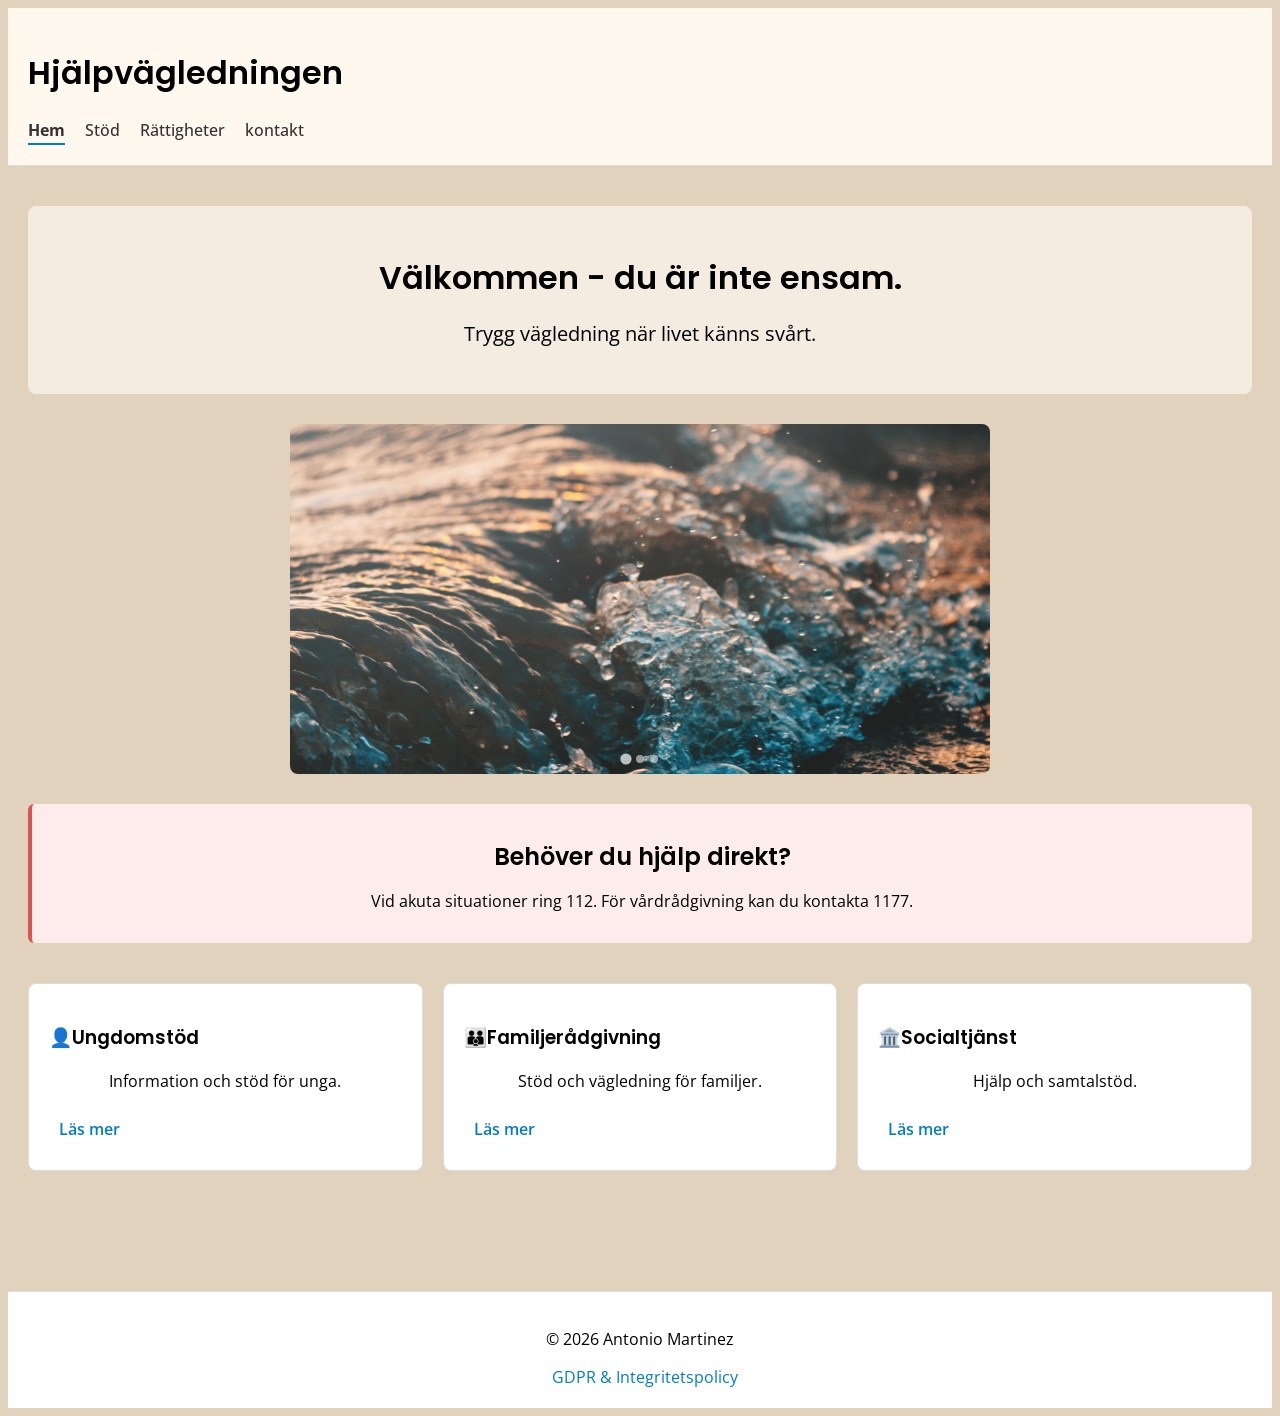
==== Socionom -site/index.html @ ea0d7ddc "Add files via upload" ====
<!DOCTYPE html>
<html lang="sv">
<head>
    <meta charset="UTF-8">
    <meta name="viewport" content="width=device-width, initial-scale=1.0">
    <title>Stöd & Vägledning</title>  <!-- SIDANS TITEL SOM VISAS I WEBLÄSARENS FLIK -->
  
<!-- EXTERN CSS-FIL SOM INNEHÅLLER STANDARDSTILAR FÖR Splide.js OCH STYR BILDSPELETS UTSEENDE OCH HUR DET REAGERAR -->
    <link rel="stylesheet" href="https://cdn.jsdelivr.net/npm/@splidejs/splide@4.1.4/dist/css/splide.min.css">

    <!-- GOOGLE FONTS FÖR TYPSNITT PÅ SIDAN -->
    <link href="https://fonts.googleapis.com/css2?family=Poppins:wght@400;500;600&family=Open+Sans:wght@300;400;600&display=swap" rel="stylesheet"> 


    <link rel="stylesheet" href="style.css">  <!-- MIN EGEN CSS-FIL -->

    <script src="https://cdn.jsdelivr.net/npm/@splidejs/splide@4.1.4/dist/js/splide.min.js" defer></script>  <!--  EXTERNT JAVASCRIPT-BIBLIOTEK SOM AKTIVERAR BILDSPELET  -->

    <script src="script.js" defer> </script>      <!-- MIN EGEN JAVASCRIPT-FIL DÄR SPLIDE INITIERAS --> 



    
</head>
<body>
    <!-- SIDHUVUD MED TITEL OCH NAVIGATIONSMENY. -->

    <header>
        <h1>Hjälpvägledningen</h1>
        
        <!-- Navigation mellan sidans olika delar -->
        <nav>
            <a href="index.html" class="active">Hem</a>
            <a href="stod.html">Stöd</a>
            <a href="rattigheter.html">Rättigheter</a>
            <a href="kontakt.html">kontakt</a>
        </nav>
    </header>
    
      <!-- Huvudinnehållet på sidan -->
    <main>
        <section class="intro-ruta">           <!-- INTRO-RUTA SOM VÄLKOMMNAR ANVÄNDAREN. -->
               <h2> Välkommen - du är inte ensam. </h2>
               <p> Trygg vägledning när livet känns svårt. </p>
        </section>
         
        <!-- BILDSPEL SKAPAT MED Splide.js.
            JavaScript-biblioteket HANTERAR BILDÖVERGÅNGAR, AUTOPLAY OCH RESPONSIVITET.
            KLASSEN 'splide__track' OCH 'splide__list' ÄR OBLIGATORISKA STRUKTURER FÖR ATT SPLIDE SKA KUNNA FUNGERA  -->
        <section class="bildspels-section">
            <div id="bildspel" class="splide">
                <div class="splide__track">

                    <!-- VARJE li ÄR EN BILD I BILDSPELET -->
                     <ul class="splide__list">

                       <li class="splide__slide">
                            <img src="bilder/vatten.jpg" alt="Lugnt vatten">  
                       </li>


                     <li class="splide__slide">
                        <img src="bilder/stenar.jpg" alt="Stenar i balans">
                     </li>
                      
                     <li class="splide__slide">
                         <img src="bilder/skog.jpg" alt="Skog i kvällsljus">
                     </li>

                   
                   
                   
                   
                    </ul>


                </div>

                </div>


        </section>


        <section class="akut-ruta">
            <h2>Behöver du hjälp direkt?</h2>
            <p>Vid akuta situationer ring 112. För vårdrådgivning kan du kontakta 1177.</p>        <!-- AKUT-RUTA MED VIKTIG INFORMATION -->

        </section>
        
      <!-- TRE INFORMATIONSKORT SOM LEDER VIDARE TILL STÖDSIDAN -->

        <section class="grid-section">
            <article class="card">
                <h3> 👤Ungdomstöd</h3>
                <p>Information och stöd för unga.</p>
                <a href="stod.html#ungdom">Läs mer</a>
            </article>


            <article class="card">
                <h3> 👪Familjerådgivning</h3>
                <p>Stöd och vägledning för familjer.</p>
                <a href="stod.html#familj">Läs mer</a>
            </article>


            <article class="card">
                <h3> 🏛️Socialtjänst</h3>
                <p>Hjälp och samtalstöd.</p>
                <a href="stod.html#social">Läs mer</a>
            </article>


            
        </section>
    </main>
    <footer>
        <p>&copy 2026 Antonio Martinez</p>   <!-- SIDFOT MED UPPHOVSRÄTT -->
        <a href="policy.html">GDPR & Integritetspolicy</a>


    </footer>
</body>
</html>
---- Socionom -site/style.css ----
/* 
   CSS för Hjälpvägledningsidan.
   Skapad av: Antonio Martinez
   Beskrivning: 
   Den här filen innehåller all styling för webbplatsens struktur, färger,
   typografi, grid-layout, flexbox och mobilanpassning.
*/




* {
    box-sizing: border-box;               /* -- GÖR SÅ ATT BORDER OCH PADDING RÄKNAS IN I ELEMENTETS TOTALA STORLEK. --*/
}
                                                    
                               


/* ----------- INTRO TEXT -----------*/


 /* --  STILAR FÖR TEXTER PÅ STARTSIDANS INTRO-RUTA . --*/
.intro-ruta h2 {
    font-size: 32px;                     
    font-weight: 600;
    line-height: 1.3;
    margin-bottom: 10px;
}


/* ----------- FONT -----------*/

 /* -- GRUNDINSTÄLLNINGAR FÖR TYPSNITT PÅ HELA SIDAN. -- */
body, p, li {
    font-family: 'Open Sans', sans-serif;           

    font-weight: 400;
}

h1, h2, h3 {
    font-family: 'Poppins', sans-serif;
    font-weight: 600;
}

/* ----------- Grund -----------*/

/* -- BAKGRUNDSFÄRG OCH GRUNDLÄGGANDE TEXTJUSTERINGAR. -- */ 
    body {
      background-color:	#E0D2BD           


}
    h2 {
    text-align: center;
    margin-bottom: 10px
}
    p {
    text-align: center;
}
.intro-ruta {

/* -- UTSEENDE FÖR INTRO-RUTAN: BAKGRUND, PADDING OCH RUNDADE HÖRN-- */
    background-color: #FDF8F0B3;
    padding: 20px;                       

    border-radius: 8px;
    text-align: center;
    margin-bottom: 30px;
    padding: 25px 25px;
    line-height: 1.5;
}
.intro-ruta p {
    font-size: 20px;
    font-weight: 400;
    line-height: 1.5;
}

/* ----------- HEADER -----------*/

/* -- STIL FÖR SIDANS HEADER OCH NAV. -- */
header {
    background-color:#FFF8EE;
    padding: 20px;                             
    border-bottom: 1px solid #DDD;
}

/* ----------- NAVIGATION LAYOUT MED FLEXBOX -----------*/
nav {
    display: flex;                /* -- FLEXBOX ANVÄNDS FÖR ATT LÄNKARNA SKA LIGGA I RAD -- */
    gap: 20px;
    margin-top: 10px;
}

nav a {
    
    color: #333;
    text-decoration: none;
    font-weight: 500;

    
}
nav a:hover { 
    
color: #007CCC                              /* -- HOVER - EFFEKTEN GÖR SÅ ATT LÄNKARNA BLIR BLÅ NÄR MAN TRYCKER PÅ DEN. -- */

}

/* ----------- MAIN-----------*/

/* -- SIDANS CENTRALA OMRÅDE, MED LITE LUFT RUNT INNEHÅLLET. -- */
main {
    padding: 40px 20px;                       

    margin: auto;
}



.card:hover {
    transform: translateY(-5px);                 /* --  EN MINDRE HOVER-EFFEKT SOM LYFTER KORTET FÖR ATT VISA ATT DET ÄR KLICKBART -- */
    box-shadow: 0 6px 18px rgba(0,0,0,0.1);
}


nav a.active {
    font-weight: bold;                     /* -- MARKERAR AKTIV SIDA I MENYN -- */
    padding-bottom: 2px;
    border-bottom: 2px solid #007CCC;              /*- - EN BLÅ LINJE UNDER FÖR ATT MARKERINGEN SKA BLI TYDLIG -- */

   
}


input, textarea {

/* STÖRRE INPUTFÄLT FÖR BÄTTRE LÄSBARHET OCH EXTRA PADDING FÖR ATT GÖRA DET MER ANVÄNDARVÄNLIGT. */
    width: 80%;            
    padding: 15px;     
}

button {
    padding: 20px 60px; /* -- STOR OCH TYDLIG KNAPP SOM ÄR LÄTT ATT TRYCKA PÅ -- */

    border-radius:20px;   /* -- RUNDADE HÖRN FÖR ETT MJUKARE OCH MER ANVÄNDARVÄNLIGT UTSEENDE -- */
    font-size: 16px;
    background-color: #4CAF50;  /* -- GRÖN FÄRG FÖR ATT  SIGNALERA "SKICKA" ELLER "BEKRÄFTA" -- */
    color: white;
    border: none;
    cursor: pointer;                /* -- VISAR ATT ELEMENTET ÄR KLICKBART -- */

}
button:hover {
    background-color: #007CCC;               /* -- HOVER-EFFEKT SOM GÖR KNAPPEN MER INTERAKTIV -- */
}
/* ----------- Formulär-----------*/


/* -- STIL FÖR FORMULÄR, INPUTFÄLT OCH KNAPPAR -- */

form {

    border: 1px solid #CCC;                     
    background-color: #DEDDD5;
    margin: auto;
    padding: 50px;
    max-width: 500px;

}                                                                     


input, textarea {
    width: 100%;
    padding: 20px;
    margin-bottom: 10px;
}

/* ----------- Listor -----------*/

ul {
    margin-top: 20px;
    margin-bottom: 20px;
    padding-left: 20px;
}


 /* --- RUTOR FÖR VIKTIG INFORMATION, T.EX. AKUT HJÄLP--  */

.varningsruta {
    background-color: #FDECEC;
    border-left: 4px solid #D9534F;                           
    margin-bottom: 40px;
    padding: 15px;
    border-radius: 6px;
    margin-top: 20px;                                                      
}  
                                                        
.akut-ruta {
    background-color: #FDECEC;
    border-left: 4px solid #D9534F;
    margin-bottom: 40px;
    padding: 15px;
    border-radius: 6px;
    margin-top: 20px;
    
}

.akut-ruta h2 {
    margin-bottom: 10px;
}

/* ----------- Bildspel -----------*/

/* -- STIL FÖR BILDSPELET OCH HUR BILDERNA BESKÄRS. -- */

 .bildspels-section {
margin:30px 0;
}

#bildspel {
max-width:700px;
margin:auto;
}
                         
#bildspel img {             

width:100%;
height:350px;
object-fit:cover;     /* -- BESKÄR BILDEN SÅ DEN FYLLER YTAN UTAN ATT FÖRSTÖRA PROPORTIONERNA OCH UNDVIKA TOMMA KANTER-- */
border-radius:8px;
}


main section {
    margin-bottom: 40px;
}

/* ----------- GRID SEKTION-----------*/
.grid-section {
    display: grid;
    grid-template-columns: repeat(3,1fr);  /* -- 3 KOLUMNER OCH ALLA LIKA BREDA FÖR TYDLIG LAYOUT -- */
    gap: 20px;
    margin-top: 40px;                          
}

/* -- GRID-LAYOUTEN FÖR KORTEN PÅ STARTSIDAN (3 KOLUMNER) -- */
.card {
    background: #FFFFFF ;
    padding: 20px;
    border-radius: 8px;
    border: 1px solid #DDD;            
     transition: 0.3s;
     cursor: pointer;
}
.card a {
    display: inline-block;
    margin: 10px;
    color: #007CCC;
    font-weight: 600;
    text-decoration: none;
}


 

/* ----------- STÖD-SIDANS INTRO  ----------- */

.stod-intro {
    text-align: center;     /* -- CENTRERING AV RUBRIK OCH TEXT - */
    margin-bottom: 50px;  /* -- SKAPAR LUFT NERÅT FÖR ATT UNDVIKA ATT KORTEN INTE LIGGER FÖR NÄRA - */
    padding: 10px;   /* -- INRE LUFT FÖR ATT TEXTEN INTE SKA KLISTRAS MOT KANT  - */

}

.stod-intro h2 {
    font-size: 34px;
    font-weight: 700;
    color: #2F2F2F2F;
    letter-spacing: 0.3px;  /* -- RENARE TYPO - */
    margin-bottom: 15px;  /* -- LUFT MELLAN RUBRIK OCH SJÄLVA BRÖDTEXTEN - */
}

.stod-intro p {
    font-size: 20px;
    color: #444;
    line-height: 1.75;
    max-width: 65ch;
    margin: 0 auto;              /* Centrerar textblocket i mitten av sidan */
    line-height: 1.6 ;
}

/* ----------- GRID SEKTION. stod ----------*/
.stod-grid {                                       
    display: grid;
    grid-template-columns: repeat(3,    1fr);   /* -- SAMMA GRID-PRINCIP SOM OVAN -- */
    margin-bottom: 30px;
    gap: 20px;
}

.stod-kort {
    background-color: #FFFAF2; 
    padding: 30px;       
    border-radius: 18px;
    border: 1px solid #E6DDCE; 
    box-shadow: 0.2px 4px rgba(0,0,0,0.05 );
    transition: 0.25s ease;   /* -- BRA ÖVERGÅNG VID HOVER - EFFEKT -- */
  
 

}  
    .stod-kort:hover {
        transform: translateY(-3px);
        box-shadow: 0.2px 4px rgba(0,0,0,0.08 );
        background-color: #F8F0F0;
       
    }
 



.stod-kort h3 {
    margin-bottom: 10px;
    font-size: 25px;
    font-weight: 700;
    color: #333333;
}
.stod-kort p {
    text-align: left; 
    font-size: 20px;
    line-height: 1.7;
    color: #5e5e5e;
}

html {
    scroll-behavior: smooth;    /* -- GER EN MJUKARE OCH MER ANVÄNDARVÄNLIG SCROLL -- */
}




/* ----------- GRID SEKTION. rattigheter ----------*/

.rattigheter-grid {
    display: grid;
    grid-template-columns: repeat(3, 1fr);     /* -- SAMMA GRID-PRINCIP SOM OVAN -- */
    gap: 20px;
    margin-top: 40px;


}

.rattigheter-grid article {
    background-color: #FFFAF2;
    padding: 20px;
    border-radius: 8px;
    border: 1px solid #DDD;
}

.rattigheter-grid h3 {
    margin-bottom: 10px;                   
}

.rattigheter-grid p {
    text-align: left;
}


/* ----------- FOOTER-----------*/
footer {
    text-align: center;
    padding: 20px;
    margin-top: 50px;   
    margin-top: 40px;                /* -- STIL FÖR SIDOFOTEN LÄNGST NER PÅ SIDAN - - */

    background: #FFFFFF;
    border-top: 1px solid #ddd;

}

footer a {
    color: #007CCC;
    text-decoration: none;
    margin-left: 10px;
}


/* ----------- GDPR-----------*/

.policy-container {
    max-width: 500px; /* --  BEGRÄNSAR RADLÄNGDEN SÅ ATT TEXTEN INTE BLIR FÖR BRED -- */
    margin: 40px auto;
    padding: 20px;
    line-height: 1.6;
    background-color: #FFFFFF;
    border-radius: 9px;
}

/* -- CENTRERAR RUBRIKEN OCH LÄGGER EN STRUKTURERAD LINJE SOM INTE TAR ÖVER FÖR MYCKET VISUELLT -- */
.policy-container h1 {
        text-align: center;
        margin-bottom: 20px;
        padding-bottom: 10px;
        border-bottom: 1px solid #ddd;

    }
    /* -- GER VARJE SEKTION AVSTÅND OCH TYDLIG SEPARATION -- */
    .policy-container h2 {
        margin-top:  45px;
        margin-bottom: 10px;
    }
    
    .policy-container p {
        max-width: 60ch;           /*-- OPTIMERAR LÄSBARHET GENOM ATT BEGRÄNSA TILL 60 TECKEN. -- */
        margin: 0 auto 15px auto;  /* -- CENTRERAR TEXTBLOCKEN OCH GER STYCKENA LITE  LUFT -- */
    }
    
    .policy-container p:first-of-type {        
        color: #666;       /*--SKYMMER INLEDNINGTEXTEN SÅ ATT RUBRIKEN FÅR MER FOKUS--*/
    }


    /* ----------- MOBIL-----------*/


/*-- MEDIA QUERY FÖR MOBIL: GÖR LAYOUTEN EN COLUM OCH CENTRERAR INNEHÅLLET PÅ MINDRE SKÄRMAR. -- */

@media (max-width: 768px)     {          /* MEDIA QUERY GÖR SIDAN RESPONSIV OCH ANPASSAR LAYOUTEN FÖR MOBIL. DET GÖR LAYOUTEN ENKEL OCH LÄSBAR PÅ SMÅ SKÄRMAR */

    nav {
        display: flex;                  /* -- FLEXBOX FÖR ATT LÄNKADE MENYN SKA LIGGA I RAD -- */ 
        flex-wrap:wrap;                /*-- FLEX-WRAP GÖR ATT MENYN BRYTS PÅ MOBIL SÅ DEN INTE GÅR SÖNDER -- */           
        justify-content: center;        /* -- CENTRERAR LÄNKARNA PÅ SMÅ SKÄRMAR--  */
        gap: 10px;                      /* -- GER OSS MER AVSTÅND MELLAN ELEMENT FÖR BÄTTRE LÄSBARHET -- */

    }
    main {
        padding: 20px ;                        
         }
        .grid-section,
        .stod-grid,
        .rattigheter-grid {
            display: grid;
            grid-template-columns:1fr;
            margin-top: 40px;
            gap: 15px;
        }
    .card,
    .stod-kort,
    .rattigheter-grid article {
        width: 100%;
        max-width: 100%;
    
        
     }
    }

     
/* -- ANIMATIONS-EFFEKT 
NÄR MAN KLICKAR PÅ "Läs mer" PÅ STARTSIDAN HOPPAR SIDAN TILL RÄTT RUTA PÅ STÖDSIDAN.
 JAG ANVÄNDER EN ANIMATION SOM VARAR I CIRKA 8 SEKUNDER FÖR ATT VISA POSITIONEN UTAN ATT MARKERINGEN FASTNAR KVAR. -- */
.stod-kort:target {
    animation: highlight 8s ease;
}

/* -- HIGHLIGHT-EFFEKT NÄR MAN HOPPAR TILL ETT STÖD-KORT.
   RGBA ANVÄNDS FÖR ATT FÅ EN MJUK, TRANSPARENT OCH MINDRE STÖRIG SKUGGA.-- */

@keyframes highlight {
    from { box-shadow: 0 0 20px rgba(74,144,226,0.6); }
    to   { box-shadow: none; }
}
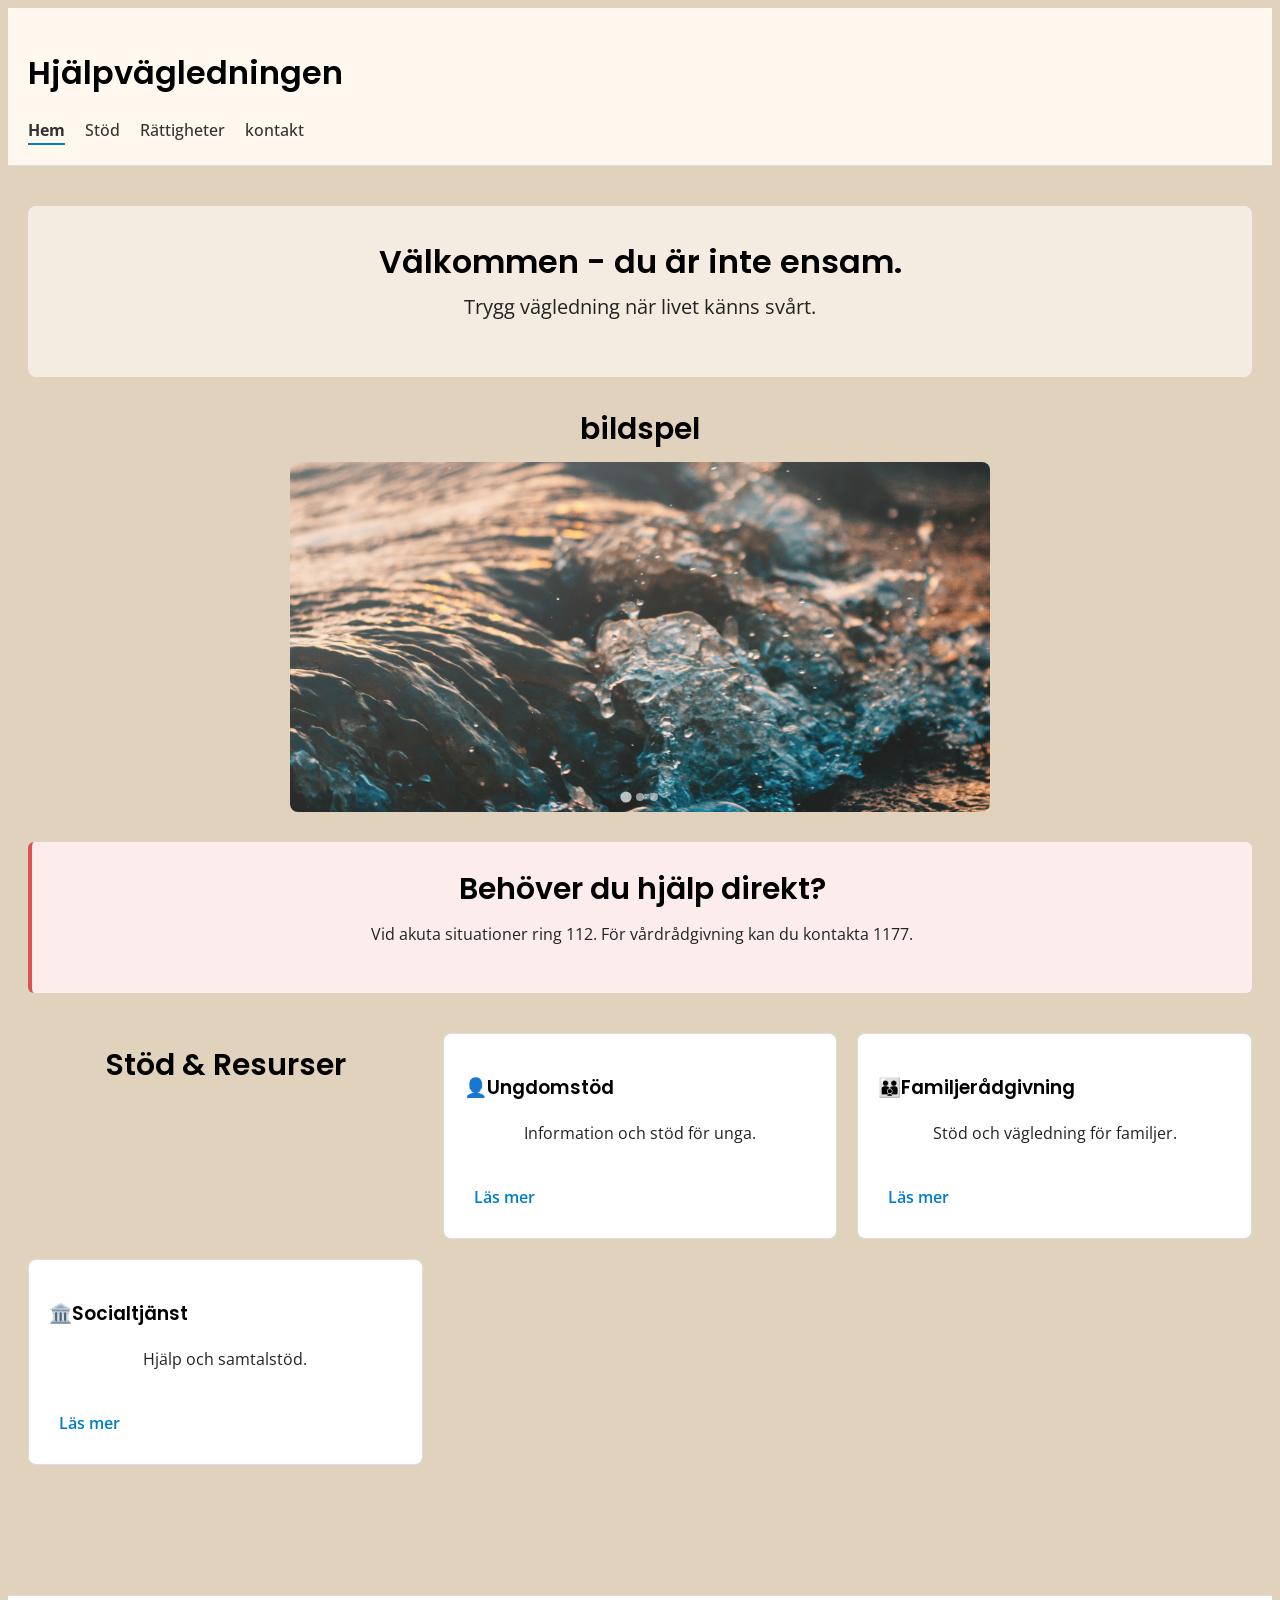
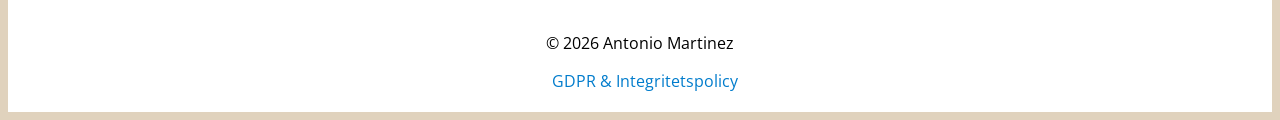
==== commit efd7bc6b: "Update index.html städade upp HTML-struktur efter W3C validering" ====
--- a/Socionom -site/index.html
+++ b/Socionom -site/index.html
@@ -39,7 +39,7 @@
     
       <!-- Huvudinnehållet på sidan -->
     <main>
-        <section class="intro-ruta">           <!-- INTRO-RUTA SOM VÄLKOMMNAR ANVÄNDAREN. -->
+        <section class="intro-ruta">           <!-- INTRO-RUTA SOM VÄLKOMNAR ANVÄNDAREN. -->
                <h2> Välkommen - du är inte ensam. </h2>
                <p> Trygg vägledning när livet känns svårt. </p>
         </section>
@@ -48,6 +48,7 @@
             JavaScript-biblioteket HANTERAR BILDÖVERGÅNGAR, AUTOPLAY OCH RESPONSIVITET.
             KLASSEN 'splide__track' OCH 'splide__list' ÄR OBLIGATORISKA STRUKTURER FÖR ATT SPLIDE SKA KUNNA FUNGERA  -->
         <section class="bildspels-section">
+            <h2>bildspel</h2>
             <div id="bildspel" class="splide">
                 <div class="splide__track">
 
@@ -91,6 +92,7 @@
       <!-- TRE INFORMATIONSKORT SOM LEDER VIDARE TILL STÖDSIDAN -->
 
         <section class="grid-section">
+            <h2>Stöd & Resurser</h2>
             <article class="card">
                 <h3> 👤Ungdomstöd</h3>
                 <p>Information och stöd för unga.</p>
@@ -116,10 +118,10 @@
         </section>
     </main>
     <footer>
-        <p>&copy 2026 Antonio Martinez</p>   <!-- SIDFOT MED UPPHOVSRÄTT -->
+        <p>&copy; 2026 Antonio Martinez</p>   <!-- SIDFOT MED UPPHOVSRÄTT -->
         <a href="policy.html">GDPR & Integritetspolicy</a>
 
 
     </footer>
 </body>
-</html>+</html>
--- a/Socionom -site/style.css
+++ b/Socionom -site/style.css
@@ -8,6 +8,7 @@
 */
 
 
+ /* -------------------GRUNDINSTÄLLNINGAR.------------------- */
 
 
 * {
@@ -15,61 +16,58 @@
 }
                                                     
                                
-
-
-/* ----------- INTRO TEXT -----------*/
-
-
- /* --  STILAR FÖR TEXTER PÅ STARTSIDANS INTRO-RUTA . --*/
+html {
+    scroll-behavior: smooth;    /* -- GER EN MJUKARE OCH MER ANVÄNDARVÄNLIG SCROLL -- */
+}
+
+/* -------------------FONT.------------------- */
+
+body, p, li {
+    font-family: 'Open Sans', sans-serif;           
+    font-weight: 400;
+}
+
+h1, h2, h3 {
+    font-family: 'Poppins', sans-serif;
+    font-weight: 600;
+}
+
+/* -------------------GRUND.------------------- */
+
+    body {
+      background-color:	#E0D2BD           
+
+
+}
+    h2 {
+    text-align: center;
+    margin-bottom: 10px
+}
+    p {
+    text-align: center;
+}
+
+/* -------------------INTRO-RUTA------------------- */
+.intro-ruta {
+
+/* -- UTSEENDE FÖR INTRO-RUTAN: BAKGRUND, PADDING OCH RUNDADE HÖRN-- */
+    background-color: #FDF8F0B3;
+    padding: 20px;                       
+
+    border-radius: 8px;
+    text-align: center;
+    margin-bottom: 30px;
+    padding: 25px 25px;
+    line-height: 1.5;
+}
+
+
 .intro-ruta h2 {
     font-size: 32px;                     
     font-weight: 600;
     line-height: 1.3;
     margin-bottom: 10px;
 }
-
-
-/* ----------- FONT -----------*/
-
- /* -- GRUNDINSTÄLLNINGAR FÖR TYPSNITT PÅ HELA SIDAN. -- */
-body, p, li {
-    font-family: 'Open Sans', sans-serif;           
-
-    font-weight: 400;
-}
-
-h1, h2, h3 {
-    font-family: 'Poppins', sans-serif;
-    font-weight: 600;
-}
-
-/* ----------- Grund -----------*/
-
-/* -- BAKGRUNDSFÄRG OCH GRUNDLÄGGANDE TEXTJUSTERINGAR. -- */ 
-    body {
-      background-color:	#E0D2BD           
-
-
-}
-    h2 {
-    text-align: center;
-    margin-bottom: 10px
-}
-    p {
-    text-align: center;
-}
-.intro-ruta {
-
-/* -- UTSEENDE FÖR INTRO-RUTAN: BAKGRUND, PADDING OCH RUNDADE HÖRN-- */
-    background-color: #FDF8F0B3;
-    padding: 20px;                       
-
-    border-radius: 8px;
-    text-align: center;
-    margin-bottom: 30px;
-    padding: 25px 25px;
-    line-height: 1.5;
-}
 .intro-ruta p {
     font-size: 20px;
     font-weight: 400;
@@ -116,6 +114,25 @@
 }
 
 
+main h2{
+    font-size: 30px;
+    margin-top: 10px;
+    margin-bottom: 10px;
+
+}
+
+main p {
+    max-width: 700px;
+    text-align: center;
+    line-height: 1.6;
+    color: #222222;
+    margin: 0 auto 30px         /* Centrerar hela paragrafblocket på sidan.Behövs för att texten ska kunna alignas mot mitten,
+                                eftersom text-align bara centrerar innehållet – inte själva blocket. */
+
+
+
+   
+}
 
 .card:hover {
     transform: translateY(-5px);                 /* --  EN MINDRE HOVER-EFFEKT SOM LYFTER KORTET FÖR ATT VISA ATT DET ÄR KLICKBART -- */
@@ -138,6 +155,49 @@
     width: 80%;            
     padding: 15px;     
 }
+
+
+/* ------------------- FORMULÄR-------------------*/
+
+form {
+
+    border: 1px solid #CCC;                     
+    background-color: #DEDDD5;
+    margin: auto;
+    padding: 50px;
+    max-width: 450px;
+}                                                                     
+
+/* STÖRRE INPUTFÄLT FÖR BÄTTRE LÄSBARHET OCH EXTRA PADDING FÖR ATT GÖRA DET MER ANVÄNDARVÄNLIGT. */
+
+
+
+textarea:focus {
+    outline: none;
+    border-color: #007CCC;
+    box-shadow: 0 0 0 3px rgba(0,124,204,0.2);
+    
+}
+
+.intro-text {
+    font-size: 20px;
+    font-weight: 600;
+    color: #2F2F2F;
+}
+
+.huvudtext {
+    font-size: 16px;
+    color: #666;
+}
+
+.intro-text,
+.huvudtext {
+    max-width: 500px;   /* samma bredd som formuläret */
+    margin: 0 auto 5px;
+    text-align: center;
+    line-height: 1.4;
+}
+
 
 button {
     padding: 20px 60px; /* -- STOR OCH TYDLIG KNAPP SOM ÄR LÄTT ATT TRYCKA PÅ -- */
@@ -148,53 +208,19 @@
     color: white;
     border: none;
     cursor: pointer;                /* -- VISAR ATT ELEMENTET ÄR KLICKBART -- */
-
+    transition: 0.3s;
 }
 button:hover {
     background-color: #007CCC;               /* -- HOVER-EFFEKT SOM GÖR KNAPPEN MER INTERAKTIV -- */
 }
-/* ----------- Formulär-----------*/
-
-
-/* -- STIL FÖR FORMULÄR, INPUTFÄLT OCH KNAPPAR -- */
-
-form {
-
-    border: 1px solid #CCC;                     
-    background-color: #DEDDD5;
-    margin: auto;
-    padding: 50px;
-    max-width: 500px;
-
-}                                                                     
-
-
-input, textarea {
-    width: 100%;
-    padding: 20px;
-    margin-bottom: 10px;
-}
+
+
 
 /* ----------- Listor -----------*/
 
-ul {
-    margin-top: 20px;
-    margin-bottom: 20px;
-    padding-left: 20px;
-}
-
 
  /* --- RUTOR FÖR VIKTIG INFORMATION, T.EX. AKUT HJÄLP--  */
-
-.varningsruta {
-    background-color: #FDECEC;
-    border-left: 4px solid #D9534F;                           
-    margin-bottom: 40px;
-    padding: 15px;
-    border-radius: 6px;
-    margin-top: 20px;                                                      
-}  
-                                                        
+                                                     
 .akut-ruta {
     background-color: #FDECEC;
     border-left: 4px solid #D9534F;
@@ -207,7 +233,34 @@
 
 .akut-ruta h2 {
     margin-bottom: 10px;
-}
+   
+}
+
+.varningsruta {
+    background-color: #FDECEC;
+    border-left: 4px solid #D9534F;                           
+    margin-bottom: 40px;
+    padding: 20px;
+    border-radius: 6px;
+    margin-top: 20px;                                                      
+}  
+
+.varningsruta h3 {
+text-align: center;
+font-weight: 700;
+margin-bottom: 10px;
+color: #414a4c;
+ }
+
+.varningsruta p {
+    color: #808080;
+    font-size: 16px;
+    line-height: 1.5;
+    margin:auto;
+    text-align: center;
+}
+
+
 
 /* ----------- Bildspel -----------*/
 
@@ -232,7 +285,7 @@
 
 
 main section {
-    margin-bottom: 40px;
+    margin-bottom: 50px;
 }
 
 /* ----------- GRID SEKTION-----------*/
@@ -261,7 +314,6 @@
 }
 
 
- 
 
 /* ----------- STÖD-SIDANS INTRO  ----------- */
 
@@ -331,9 +383,33 @@
     color: #5e5e5e;
 }
 
-html {
-    scroll-behavior: smooth;    /* -- GER EN MJUKARE OCH MER ANVÄNDARVÄNLIG SCROLL -- */
-}
+/* 
+  Länkfärger för stöd-kort:
+  - Grundfärg (#2A5D9F): trygg, lugn blå som passar temat.
+  - Hoverfärg (#4A86C5): ljusare ton som ger tydlig visuell markering vid hover.
+*/
+
+.stod-kort a {
+    color:#2A5D9F;
+    text-decoration: none;
+    font-weight: 600;
+}
+
+
+.stod-kort a:hover {
+    text-decoration: underline;
+    color: #4A86C5;
+}
+
+.support-list li {
+    margin-bottom: 20px;
+    font-size: 20px;
+    font-weight: 600;
+    padding-left: 20px;
+}
+
+
+/* ----------- Rättigheter & Integritet ----------*/
 
 
 
@@ -344,24 +420,36 @@
     display: grid;
     grid-template-columns: repeat(3, 1fr);     /* -- SAMMA GRID-PRINCIP SOM OVAN -- */
     gap: 20px;
-    margin-top: 40px;
-
-
-}
+    margin-top: 20px;
+
+
+}
+
+
 
 .rattigheter-grid article {
     background-color: #FFFAF2;
     padding: 20px;
-    border-radius: 8px;
-    border: 1px solid #DDD;
+    border-radius: 10px;
+    border: 2px solid #DDD;
+    transition: transform 0.3s ease,
+}
+
+.rattigheter-grid article:hover{
+    transform: translateY(-4px);
+    
 }
 
 .rattigheter-grid h3 {
-    margin-bottom: 10px;                   
+    margin-bottom: 10px;
+    font-size: 20px;  
+    color: #222;                 
 }
 
 .rattigheter-grid p {
     text-align: left;
+    color: #555;
+    line-height: 1.56;
 }
 
 
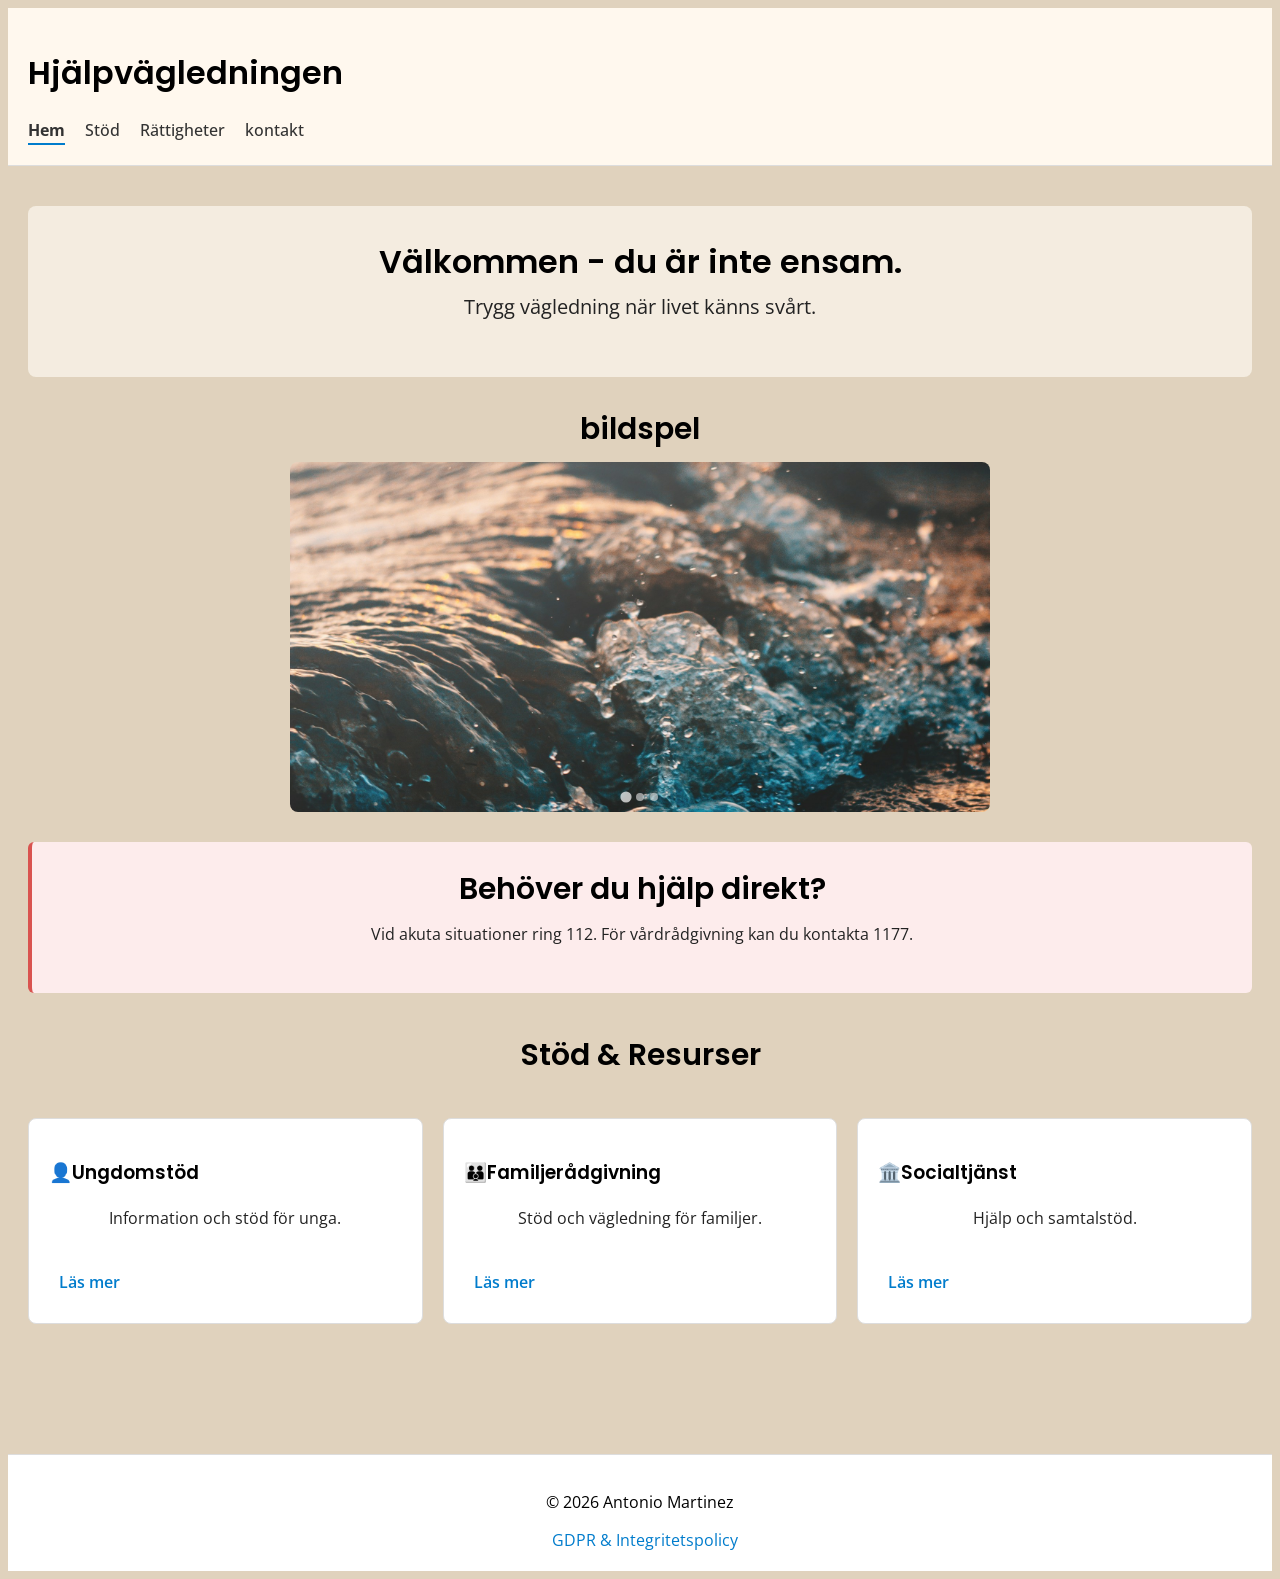
==== commit c58f1ba0: "Update index.html rättade copyright i footer" ====
--- a/Socionom -site/index.html
+++ b/Socionom -site/index.html
@@ -39,6 +39,7 @@
     
       <!-- Huvudinnehållet på sidan -->
     <main>
+
         <section class="intro-ruta">           <!-- INTRO-RUTA SOM VÄLKOMNAR ANVÄNDAREN. -->
                <h2> Välkommen - du är inte ensam. </h2>
                <p> Trygg vägledning när livet känns svårt. </p>
@@ -90,9 +91,8 @@
         </section>
         
       <!-- TRE INFORMATIONSKORT SOM LEDER VIDARE TILL STÖDSIDAN -->
-
+         <h2>Stöd & Resurser</h2>
         <section class="grid-section">
-            <h2>Stöd & Resurser</h2>
             <article class="card">
                 <h3> 👤Ungdomstöd</h3>
                 <p>Information och stöd för unga.</p>
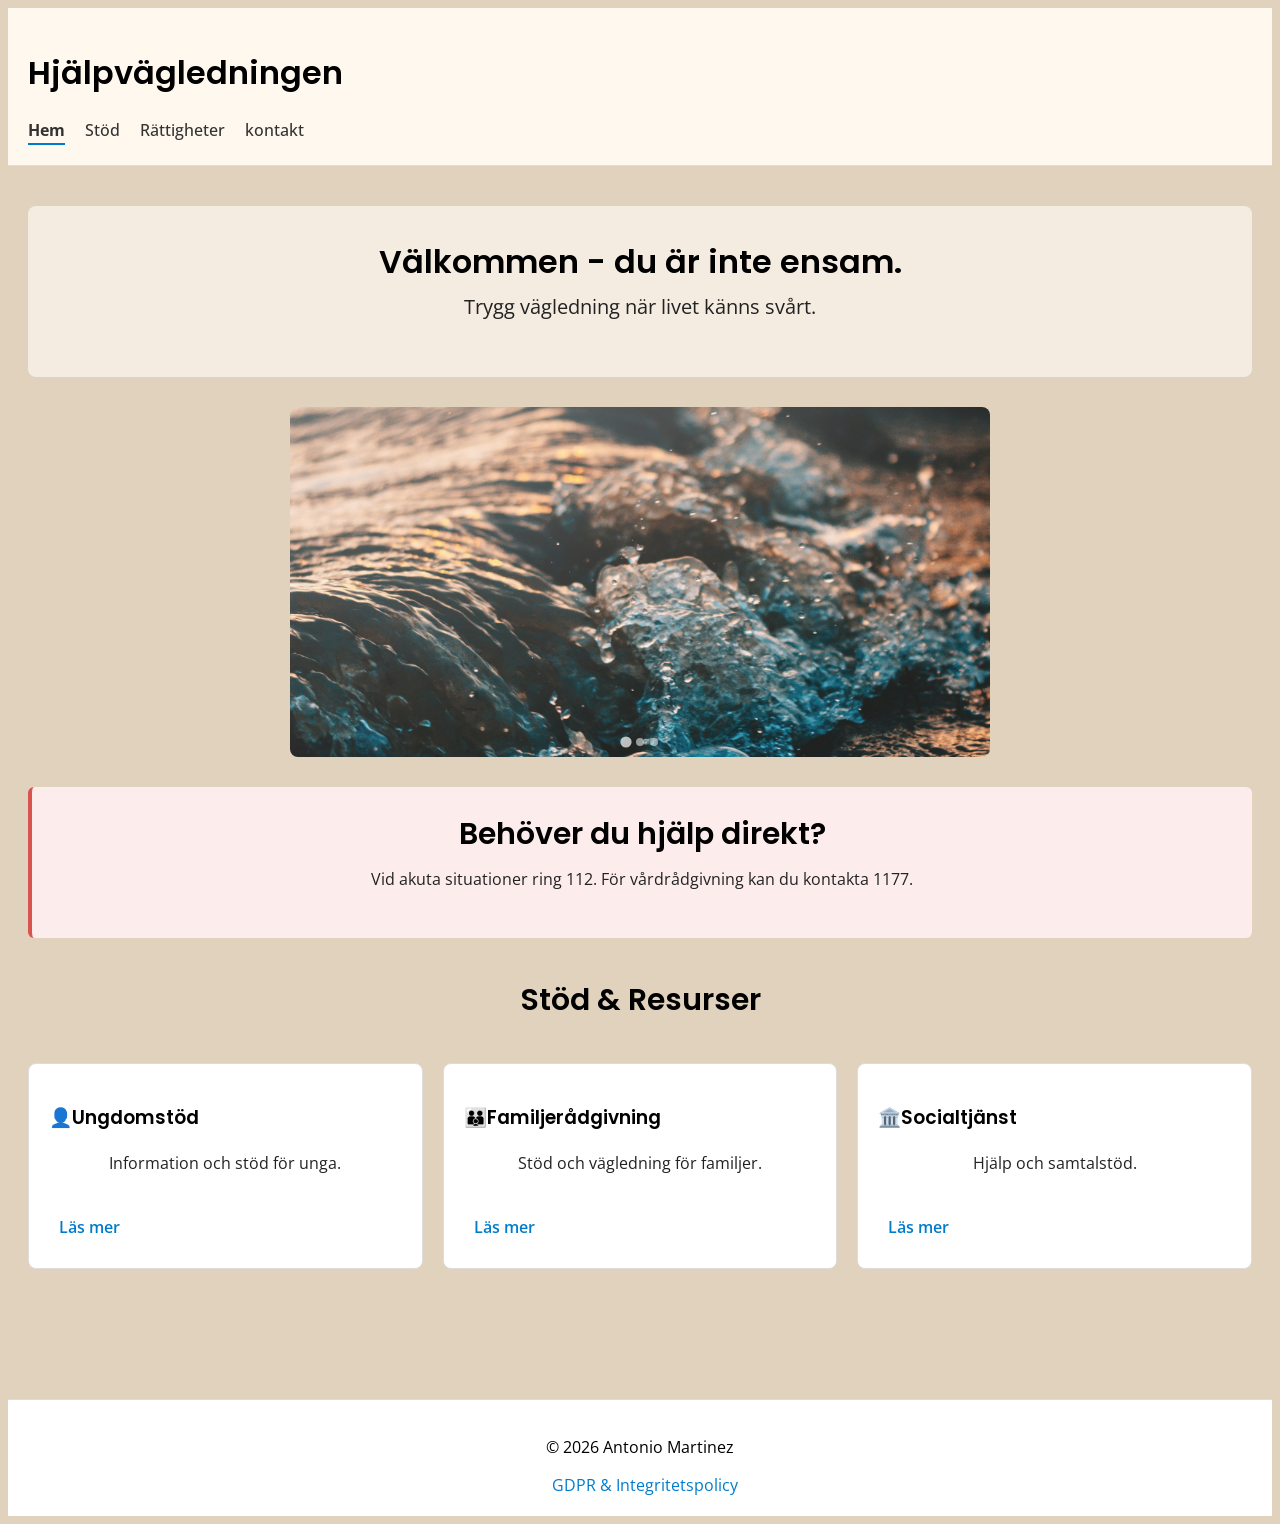
==== commit cc0143ee: "Update index.html" ====
--- a/Socionom -site/index.html
+++ b/Socionom -site/index.html
@@ -49,7 +49,6 @@
             JavaScript-biblioteket HANTERAR BILDÖVERGÅNGAR, AUTOPLAY OCH RESPONSIVITET.
             KLASSEN 'splide__track' OCH 'splide__list' ÄR OBLIGATORISKA STRUKTURER FÖR ATT SPLIDE SKA KUNNA FUNGERA  -->
         <section class="bildspels-section">
-            <h2>bildspel</h2>
             <div id="bildspel" class="splide">
                 <div class="splide__track">
 
